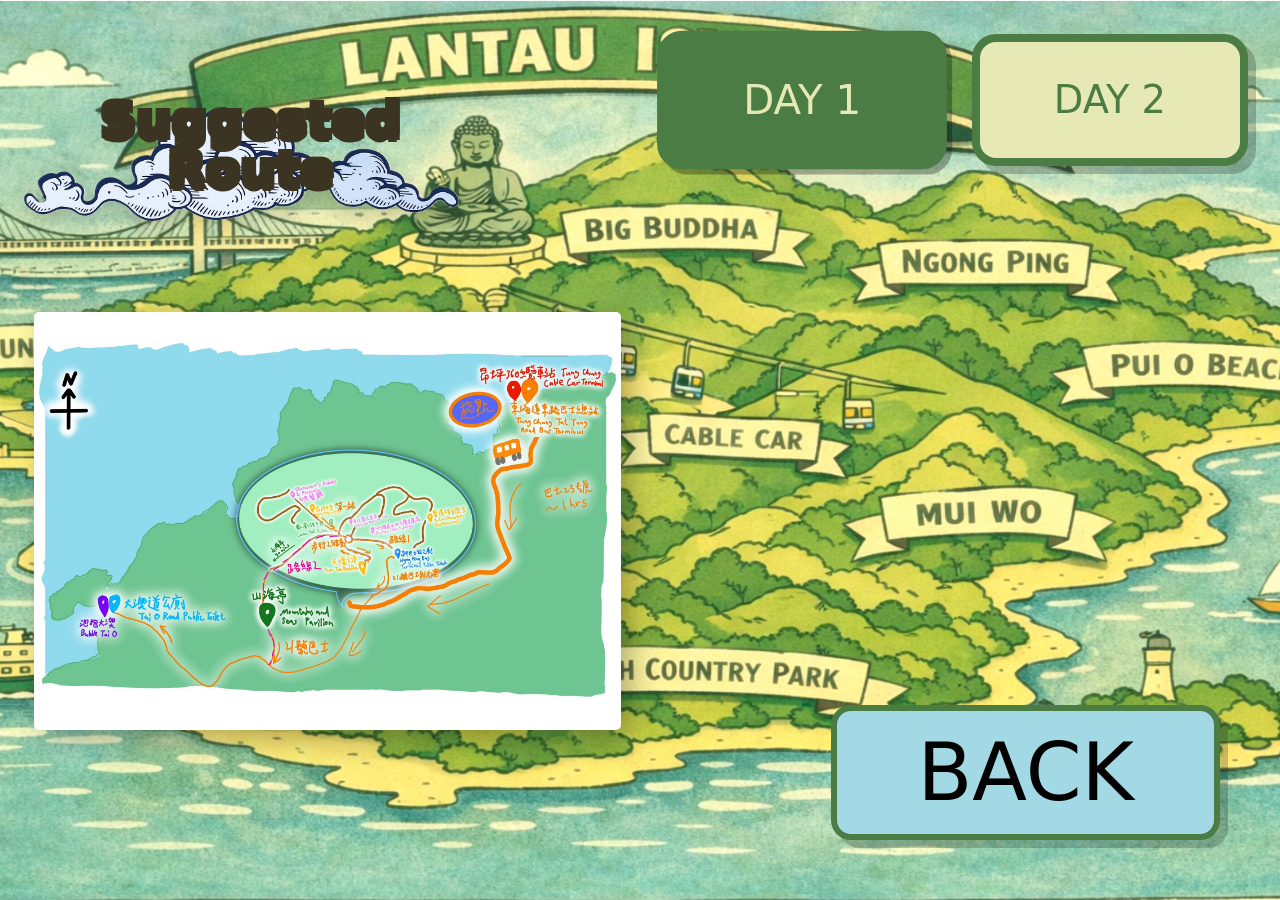
==== suggested_route.html @ 4e705b8f "First Commit" ====
<!DOCTYPE html>
<html lang="en">
<head>
    <meta charset="UTF-8">
    <meta name="viewport" content="width=device-width, initial-scale=1.0">
    <title>Suggested Route - Lantau</title>
    <link rel="preconnect" href="https://fonts.googleapis.com">
    <link rel="preconnect" href="https://fonts.gstatic.com" crossorigin>
    <link href="https://fonts.googleapis.com/css2?family=Irish+Grover&display=swap" rel="stylesheet">
    <link rel="stylesheet" href="style.css">
</head>
<body class="detail-page">
    <audio id="bgm-player" loop autoplay playsinline preload="auto">
        <source src="src/audio_bgm.wav" type="audio/wav">
    </audio>
    <div class="main-wrapper suggested-route-view">
        <div class="route-container">
            <header class="route-header">
                <div class="route-logo-wrapper">
                    <div class="route-logo-inner">
                        <img src="src/image/Cloud.png" alt="Cloud" class="route-logo-cloud">
                        <h1 class="route-logo-text">
                            Suggested<br>Route
                        </h1>
                    </div>
                </div>
                
                <div class="day-buttons">
                    <a href="#" class="day-btn" id="day1-btn">DAY 1</a>
                    <a href="#" class="day-btn" id="day2-btn">DAY 2</a>
                </div>
            </header>

            <main class="route-display">
                <img id="route-img" src="src/image/Route/Day1.jpg" alt="Route Map" class="route-map-img">
            </main>

            <div class="bottom-right-controls">
                <a href="index.html?view=main" class="back-blue-btn">BACK</a>
            </div>
        </div>

        <!-- Image Modal for Suggested Route -->
        <div id="image-modal" class="modal hidden">
            <div class="modal-content" style="height: auto; max-height: 90vh;">
                <div class="modal-header">
                    <span id="image-modal-title">Suggested Route Map</span>
                    <div class="modal-controls">
                        <span>_</span>
                        <span>□</span>
                        <span class="image-close-btn" style="cursor: pointer;">×</span>
                    </div>
                </div>
                <div class="modal-body" style="padding: 10px; display: flex; justify-content: center; align-items: center;">
                    <img id="modal-large-img" src="" alt="Large Route Map" style="max-width: 100%; max-height: 80vh; border-radius: 5px; border: 3px solid #3b6b98;">
                </div>
                <img src="src/image/monkey.png" alt="Monkey" class="monkey-img">
            </div>
        </div>
    </div>
    <script src="script.js"></script>
</body>
</html>
---- style.css ----
* {
    margin: 0;
    padding: 0;
    box-sizing: border-box;
}

body, html {
    height: 100%;
    width: 100%;
    overflow: hidden;
    font-family: 'Irish Grover', system-ui;
    background-color: #8fb8b2;
}

.main-wrapper {
    position: relative;
    width: 100vw;
    height: 100vh;
    background-color: #8fb8b2; /* Matches water color */
    display: flex;
    justify-content: center;
    align-items: center;
}

.main-wrapper:not(.detail-view):not(.trail-view) {
    background-image: url('src/image/map.png');
    background-size: cover;
    background-position: center;
}

.main-wrapper.detail-view, 
.main-wrapper.trail-view,
.main-wrapper.suggested-route-view {
    background-image: none;
}

.main-wrapper.suggested-route-view::before {
    content: "";
    position: absolute;
    top: 0;
    left: 0;
    width: 100%;
    height: 100%;
    background-image: url('src/image/map.png');
    background-size: cover;
    background-position: center;
    filter: blur(5px);
    z-index: -1;
}

.route-container {
    width: 100%;
    height: 100%;
    display: flex;
    flex-direction: column;
    padding: 60px;
    position: relative;
    z-index: 1;
}

.route-header {
    display: flex;
    justify-content: space-between;
    align-items: flex-start;
    width: 100%;
    gap: 36px;
}

.route-logo-wrapper {
    width: 560px;
    max-width: 42vw;
    margin-top: 8px;
}

.route-logo-inner {
    position: relative;
    width: 100%;
}

.route-logo-cloud {
    width: 100%;
    display: block;
    filter: drop-shadow(0 8px 10px rgba(0,0,0,0.18));
}

.route-logo-text {
    position: absolute;
    inset: 0;
    display: flex;
    align-items: center;
    justify-content: center;
    text-align: center;
    font-size: 3.55rem;
    line-height: 0.95;
    letter-spacing: 0.02em;
    color: #FFD95C;
    transform: translateY(-6px);
    text-shadow: -3px -3px 0 #3C3422, 3px -3px 0 #3C3422, -3px 3px 0 #3C3422, 3px 3px 0 #3C3422, 0px 5px 0 #3C3422;
}

.route-logo-img {
    width: 100%;
    filter: drop-shadow(4px 4px 0px #3C3422);
}

.day-buttons {
    display: flex;
    gap: 36px;
    margin-top: 10px;
    margin-right: 10px;
}

.day-btn {
    background-color: #E6E9B5;
    border: 8px solid #4A7C44;
    border-radius: 24px;
    color: #4A7C44;
    font-family: 'Irish Grover', system-ui;
    font-size: 2.75rem;
    min-width: 280px;
    min-height: 150px;
    padding: 28px 64px;
    cursor: pointer;
    transition: transform 0.2s, background-color 0.2s;
    text-decoration: none;
    display: flex;
    justify-content: center;
    align-items: center;
    line-height: 1;
    box-shadow: 10px 10px 0px rgba(0,0,0,0.2);
}

.day-btn:hover {
    transform: scale(1.05);
    background-color: #f0f3c5;
}

.day-btn.active {
    background-color: #4A7C44;
    color: #E6E9B5;
    transform: scale(1.05);
    box-shadow: 5px 5px 0px rgba(0,0,0,0.3);
}

.route-display {
    flex: 1;
    display: flex;
    justify-content: flex-start;
    align-items: center;
    padding-left: 24px;
    margin-top: 8px;
}

.route-map-img {
    max-width: 50%;
    max-height: 70vh;
    border: 5px solid white;
    box-shadow: 10px 10px 30px rgba(0,0,0,0.3);
    border-radius: 5px;
    background-color: white; /* In case of transparent PNG */
}

.bottom-right-controls {
    position: fixed;
    bottom: 60px;
    right: 60px;
    z-index: 60;
}

.back-blue-btn {
    background-color: #A3D8E5;
    border: 6px solid #4A7C44;
    border-radius: 20px;
    color: black;
    font-family: 'Irish Grover', system-ui;
    font-size: 5rem;
    padding: 15px 80px;
    cursor: pointer;
    transition: transform 0.2s;
    text-decoration: none;
    display: inline-block;
    box-shadow: 8px 8px 0px rgba(0,0,0,0.2);
}

.back-blue-btn:hover {
    transform: scale(1.05);
}

.scene {
    position: absolute;
    top: 0;
    left: 0;
    width: 100%;
    height: 100%;
    display: flex;
    justify-content: center;
    align-items: center;
    transition: opacity 1.5s ease-in-out;
}

.scene.hidden {
    opacity: 0;
    pointer-events: none;
}

.scene.active {
    opacity: 1;
}

/* --- Welcome Screen --- */
.cloud-overlay {
    position: absolute;
    top: 0;
    left: 0;
    width: 100%;
    height: 100%;
    background-size: cover;
    background-position: center;
    opacity: 0.55;
    pointer-events: none;
    z-index: 1;
    transform: scale(1.12);
}

.cover2-scene {
    background-image: url('src/image/map.png');
    background-size: cover;
    background-position: center;
    cursor: pointer;
}

.content {
    position: relative;
    z-index: 2;
    text-align: center;
}

.title {
    font-size: 8rem;
    color: #FFD95C;
    text-shadow: -4px -4px 0 #3C3422, 4px -4px 0 #3C3422, -4px 4px 0 #3C3422, 4px 4px 0 #3C3422, 0px 8px 0 #3C3422;
    line-height: 1;
    margin-bottom: 2rem;
}

.click-here {
    font-size: 6rem;
    color: #FFD95C;
    text-decoration: none;
    text-shadow: -3px -3px 0 #3C3422, 3px -3px 0 #3C3422, -3px 3px 0 #3C3422, 3px 3px 0 #3C3422, 0px 6px 0 #3C3422;
    cursor: pointer;
    transition: transform 0.2s;
}

.click-here:hover { transform: scale(1.05); }

/* --- Map Screen --- */
#map-screen {
    flex-direction: column;
    justify-content: flex-start;
    padding-top: 20px;
}

.top-banner {
    text-align: center;
    z-index: 5;
}

.banner-ribbon {
    background: #4A7C44;
    color: white;
    padding: 10px 40px;
    font-size: 2.5rem;
    border: 4px solid #3C3422;
    display: inline-block;
    border-radius: 10px;
    text-shadow: 2px 2px 0 #3C3422;
    transition: transform 0.2s, background 0.2s;
}

.banner-ribbon:hover {
    transform: scale(1.05);
    background: #558b4f;
}

.sub-title {
    font-size: 5rem;
    color: #FFD95C;
    margin-top: 8%;
    text-shadow: -3px -3px 0 #3C3422, 3px -3px 0 #3C3422, -3px 3px 0 #3C3422, 3px 3px 0 #3C3422, 0px 5px 0 #3C3422;
}

.map-ui {
    position: relative;
    width: 100%;
    height: 100%;
}

/* Interactive Cloud Buttons */
.cloud-btn {
    position: absolute;
    background: url('src/image/Cloud.png') center/contain no-repeat;
    padding: 140px 205px;
    border: none;
    font-family: 'Irish Grover', system-ui;
    font-size: 4.8rem;
    color: #FFD95C;
    text-shadow: -3px -3px 0 #3C3422, 3px -3px 0 #3C3422, -3px 3px 0 #3C3422, 3px 3px 0 #3C3422, 0px 5px 0 #3C3422;
    z-index: 10;
    cursor: pointer;
    transition: transform 0.2s ease, filter 0.2s ease, opacity 1s ease;
    line-height: 1.1;
    display: flex;
    justify-content: center;
    align-items: center;
    min-width: 700px;
    min-height: 420px;
}

.cloud-btn:hover {
    transform: scale(1.05) rotate(-2deg);
    filter: brightness(1.1);
}

.map-btn { top: 20%; left: 11%; }
.suggested-mountain-btn { bottom: 10%; right: 7%; }

/* --- Bottom Controls --- */
.bottom-controls {
    position: fixed;
    bottom: 40px;
    left: 40px;
    display: flex;
    gap: 20px;
    z-index: 60;
    align-items: center;
}

.nav-btn {
    background: rgba(255, 255, 255, 0.3);
    border: 3px solid white;
    color: white;
    font-size: 3rem;
    padding: 10px 25px;
    border-radius: 10px;
    cursor: pointer;
    transition: background 0.2s, transform 0.2s;
    font-family: 'Irish Grover', system-ui;
    line-height: 1;
}

.nav-btn:hover {
    background: rgba(255, 255, 255, 0.5);
    transform: scale(1.1);
}

.prev-btn {
    opacity: 1; /* Highlighted */
}

.next-btn {
    opacity: 0.6; /* Dimmed */
}

.detail-view .prev-btn {
    opacity: 0.95;
}

.detail-view .next-btn {
    opacity: 0.95;
}

.trail-view .prev-btn,
.trail-view .next-btn {
    opacity: 0.95;
}

/* --- Detailed Map Page --- */
.map-container {
    position: relative;
    width: 100%;
    height: 100%;
    background-size: contain;
    background-position: center;
    background-repeat: no-repeat;
    display: flex;
    justify-content: center;
    align-items: center;
}

.detail-view .map-container {
    background-image: url('src/image/detail_map.png');
    aspect-ratio: 3508 / 2480;
    width: auto;
    height: 100%;
}

.trail-view .map-container {
    background-image: url('src/image/trail_map.jpg');
    aspect-ratio: 2176 / 1520;
    width: auto;
    height: 100%;
}

@media (max-aspect-ratio: 3508/2480) {
    .detail-view .map-container {
        width: 100%;
        height: auto;
    }
}

@media (max-aspect-ratio: 2176/1520) {
    .trail-view .map-container {
        width: 100%;
        height: auto;
    }
}

.map-pin {
    position: absolute;
    background: transparent;
    border: none;
    color: transparent;
    font-size: 4rem; /* keeps hotspot alignment with existing positions */
    width: 72px;
    height: 72px;
    cursor: pointer;
    transition: transform 0.2s;
    filter: none;
    z-index: 50;
    transform: translate(-50%, -100%);
}

.map-pin:hover {
    transform: translate(-50%, -100%) scale(1.2) translateY(-5px);
}

/* Modal / Popup */
.modal {
    position: fixed;
    top: 0;
    left: 0;
    width: 100vw;
    height: 100vh;
    background-color: rgba(0, 0, 0, 0.4);
    display: flex;
    justify-content: center;
    align-items: center;
    z-index: 100;
    transition: opacity 0.3s ease;
}

.modal.hidden {
    opacity: 0;
    pointer-events: none;
}

.modal-content {
    position: relative;
    width: 80%;
    max-width: 900px;
    height: 60vh;
    background-color: white; /* fallback */
    background-image: url('src/image/info_bg.jpg');
    background-size: cover;
    background-position: center;
    border: 5px solid #3b6b98;
    box-shadow: 10px 10px 0px rgba(0,0,0,0.3);
    display: flex;
    flex-direction: column;
}

.modal-header {
    background-color: #559fd9;
    color: white;
    padding: 15px 20px;
    display: flex;
    justify-content: space-between;
    align-items: center;
    font-family: 'Press Start 2P', system-ui;
    font-weight: 400;
    font-size: 1.2rem;
    border-bottom: 5px solid #3b6b98;
}

.modal-controls {
    display: flex;
    gap: 15px;
    font-size: 1.5rem;
    cursor: pointer;
}

.modal-controls span {
    transition: color 0.2s;
}

.modal-controls span:hover {
    color: #ffcc00;
}

.modal-body {
    padding: 40px;
    display: flex;
    flex-direction: column;
    gap: 20px;
    overflow-y: auto;
    font-family: 'Protest Guerrilla', system-ui;
    font-weight: 400;
    color: #2b396b;
}

.modal-image-container {
    margin-top: 10px;
    width: 100%;
}

#modal-chinese-context {
    font-family: system-ui, -apple-system, sans-serif; /* Use clean font for Chinese */
    font-size: 1.6rem;
    line-height: 1.4;
    font-weight: 500;
}

#modal-eng-context {
    font-size: 1.6rem;
    line-height: 1.4;
    letter-spacing: 0.5px;
}

.monkey-img {
    position: absolute;
    bottom: -30px;
    right: -40px;
    width: 150px;
    z-index: 101;
    pointer-events: none;
}

/* --- Phone Responsiveness --- */
@media screen and (max-width: 768px) {
    /* Welcome Screen Scaling */
    .title {
        font-size: 3.5rem;
        margin-bottom: 1.5rem;
    }
    .click-here {
        font-size: 3rem;
    }

    /* Map Screen UI - Cloud buttons stack vertically */
    .sub-title {
        font-size: 3rem;
        margin-top: 15%;
    }

    .map-ui {
        display: flex;
        flex-direction: column;
        justify-content: center;
        align-items: center;
        gap: 30px;
        padding-top: 50px;
    }

    .cloud-btn {
        position: relative;
        top: auto !important;
        left: auto !important;
        right: auto !important;
        bottom: auto !important;
        min-width: 340px;
        min-height: 220px;
        font-size: 2.8rem;
        padding: 55px 80px;
    }

    /* Bottom Controls Layout */
    .bottom-controls {
        bottom: 20px;
        left: 50%;
        transform: translateX(-50%);
        width: 100%;
        justify-content: center;
        gap: 15px;
    }

    .nav-btn {
        font-size: 1.8rem;
        padding: 8px 15px;
    }

    /* Suggested Route Layout Adjustments */
    .route-container {
        padding: 20px;
    }

    .route-header {
        flex-direction: column;
        align-items: center;
        text-align: center;
    }

    .route-logo-wrapper {
        width: 320px;
    }

    .day-buttons {
        gap: 20px;
        margin-top: 20px;
    }

    .day-btn {
        font-size: 1.5rem;
        padding: 15px 30px;
        border-width: 4px;
        border-radius: 12px;
    }

    .route-display {
        padding-left: 0;
        justify-content: center;
        margin-top: 20px;
    }

    .route-map-img {
        max-width: 90%;
        max-height: 50vh;
    }

    .bottom-right-controls {
        bottom: 20px;
        right: 20px;
    }

    .back-blue-btn {
        font-size: 2.5rem;
        padding: 10px 40px;
    }

    /* Map Pin Scaling */
    .map-pin {
        font-size: 2.5rem;
    }

    /* Info Modal Adjustments */
    .modal-content {
        width: 95%;
        height: 80vh;
    }

    .modal-header {
        font-size: 0.9rem;
        padding: 10px;
    }

    .modal-body {
        padding: 20px;
    }

    #modal-chinese-context,
    #modal-eng-context {
        font-size: 1.1rem;
    }

    .monkey-img {
        width: 100px;
        bottom: -20px;
        right: -20px;
    }
}

/* --- Suggested Route Logo Classes --- */
.route-logo-inner {
    position: relative;
    width: 100%;
    height: 260px;
    display: flex;
    justify-content: center;
    align-items: center;
}

.route-logo-cloud {
    width: 100%;
    position: absolute;
    z-index: 1;
}

.route-logo-text {
    position: relative;
    z-index: 2;
    font-family: 'Irish Grover', system-ui;
    font-size: 4.8rem;
    color: #3C3422;
    text-align: center;
    line-height: 1;
    margin-top: -26px;
}

/* --- Media Query Adjustments for Logo --- */
@media screen and (max-width: 768px) {
    .route-logo-inner {
        height: 170px;
    }
    .route-logo-text {
        font-size: 2.8rem;
        margin-top: -14px;
    }
}

/* --- Banner Ribbon Mobile Scaling --- */
@media screen and (max-width: 768px) {
    .banner-ribbon {
        font-size: 1.2rem;
        padding: 8px 15px;
        border-width: 2px;
    }
}


@media screen and (max-width: 768px) {
    .route-logo-wrapper {
        width: 420px;
    }

    .route-logo-text {
        font-size: 2.6rem;
    }
}


/* --- April 13 tuning --- */
#welcome-screen .content {
    width: 100%;
    display: flex;
    flex-direction: column;
    align-items: center;
    justify-content: center;
    gap: 2rem;
}

#welcome-screen .title {
    max-width: 92vw;
    font-size: clamp(4.2rem, 7vw, 8.3rem);
    letter-spacing: 0.02em;
}

#welcome-screen .click-here {
    font-size: clamp(2.8rem, 4.6vw, 5.4rem);
}

#map-screen .sub-title {
    margin-top: 3.5%;
    font-size: clamp(3.3rem, 5vw, 5.5rem);
}

.cloud-btn {
    padding: 0;
    width: min(46vw, 780px);
    aspect-ratio: 1366 / 496;
    min-width: 430px;
    min-height: auto;
    background: url('src/image/Cloud.png') center/100% 100% no-repeat;
}

.map-btn {
    top: 18%;
    left: 2.5%;
    width: min(44vw, 740px);
}

.suggested-mountain-btn {
    right: 1.5%;
    bottom: 8%;
    width: min(46vw, 790px);
}

.route-container {
    padding: 26px 24px 30px;
}

.route-header {
    align-items: flex-start;
}

.route-logo-wrapper {
    width: min(34vw, 560px);
}

.route-logo-text {
    font-size: clamp(2.2rem, 3.8vw, 4.5rem);
    padding-left: 1.2rem;
}

.day-buttons {
    gap: 32px;
    margin-top: 8px;
    margin-right: 8px;
}

.day-btn {
    font-size: clamp(2rem, 3vw, 3.2rem);
    padding: 22px 74px;
    min-width: 260px;
    min-height: 132px;
    box-shadow: 8px 8px 0px rgba(0,0,0,0.22);
}

.route-display {
    align-items: flex-start;
    padding-left: 10px;
    margin-top: 18px;
}

.route-map-img {
    max-width: 48%;
    max-height: 72vh;
}

@media screen and (max-width: 1100px) {
    .cloud-btn {
        min-width: 320px;
    }
    .route-header {
        flex-direction: column;
        gap: 18px;
    }
    .day-buttons {
        margin-top: 0;
    }
    .route-logo-wrapper {
        width: min(72vw, 560px);
    }
    .route-map-img {
        max-width: 90%;
    }
}
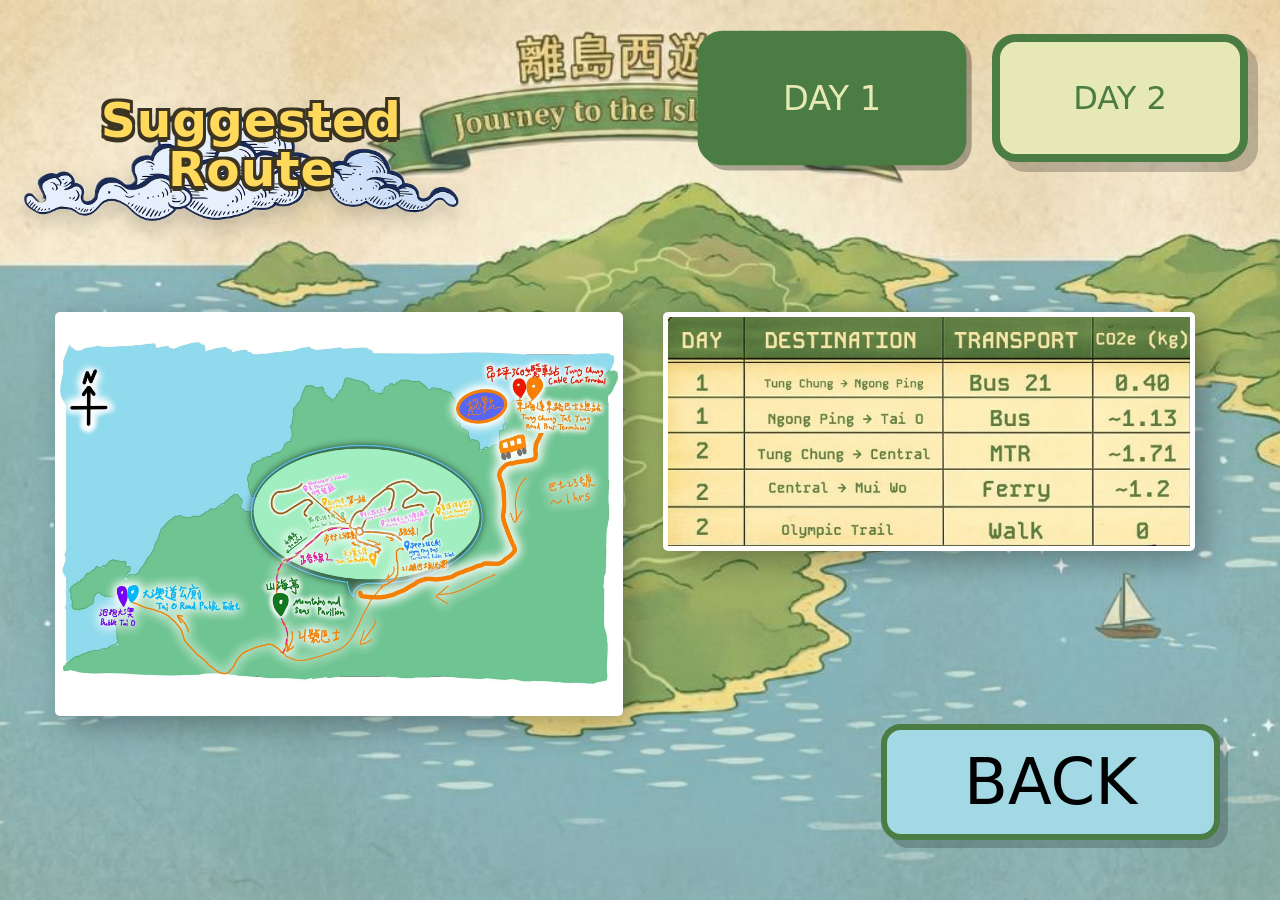
==== commit 2704b102: "Second commit" ====
--- a/suggested_route.html
+++ b/suggested_route.html
@@ -33,6 +33,7 @@
 
             <main class="route-display">
                 <img id="route-img" src="src/image/Route/Day1.jpg" alt="Route Map" class="route-map-img">
+                <img src="src/image/GreenTable.jpeg" alt="Schedule Table" class="route-table-img">
             </main>
 
             <div class="bottom-right-controls">
@@ -51,7 +52,7 @@
                         <span class="image-close-btn" style="cursor: pointer;">×</span>
                     </div>
                 </div>
-                <div class="modal-body" style="padding: 10px; display: flex; justify-content: center; align-items: center;">
+                <div class="modal-body" style="padding: 20px; display: flex; justify-content: center; align-items: center;">
                     <img id="modal-large-img" src="" alt="Large Route Map" style="max-width: 100%; max-height: 80vh; border-radius: 5px; border: 3px solid #3b6b98;">
                 </div>
                 <img src="src/image/monkey.png" alt="Monkey" class="monkey-img">
--- a/style.css
+++ b/style.css
@@ -105,21 +105,21 @@
 
 .day-buttons {
     display: flex;
-    gap: 36px;
-    margin-top: 10px;
-    margin-right: 10px;
+    gap: clamp(10px, 3vw, 32px);
+    margin-top: 8px;
+    margin-right: 8px;
 }
 
 .day-btn {
     background-color: #E6E9B5;
-    border: 8px solid #4A7C44;
+    border: clamp(4px, 1vw, 8px) solid #4A7C44;
     border-radius: 24px;
     color: #4A7C44;
     font-family: 'Irish Grover', system-ui;
-    font-size: 2.75rem;
-    min-width: 280px;
-    min-height: 150px;
-    padding: 28px 64px;
+    font-size: clamp(1.1rem, 2.5vw, 3.2rem);
+    min-width: clamp(120px, 20vw, 280px);
+    min-height: clamp(50px, 10vw, 150px);
+    padding: clamp(8px, 1.5vw, 28px) clamp(15px, 3vw, 74px);
     cursor: pointer;
     transition: transform 0.2s, background-color 0.2s;
     text-decoration: none;
@@ -127,7 +127,7 @@
     justify-content: center;
     align-items: center;
     line-height: 1;
-    box-shadow: 10px 10px 0px rgba(0,0,0,0.2);
+    box-shadow: clamp(4px, 1vw, 10px) clamp(4px, 1vw, 10px) 0px rgba(0,0,0,0.22);
 }
 
 .day-btn:hover {
@@ -145,15 +145,16 @@
 .route-display {
     flex: 1;
     display: flex;
-    justify-content: flex-start;
-    align-items: center;
-    padding-left: 24px;
+    justify-content: center;
+    align-items: center;
+    padding: 0 40px;
     margin-top: 8px;
-}
-
-.route-map-img {
-    max-width: 50%;
-    max-height: 70vh;
+    gap: 40px;
+}
+
+.route-map-img, .route-table-img {
+    max-width: 45%;
+    max-height: 72vh;
     border: 5px solid white;
     box-shadow: 10px 10px 30px rgba(0,0,0,0.3);
     border-radius: 5px;
@@ -162,19 +163,19 @@
 
 .bottom-right-controls {
     position: fixed;
-    bottom: 60px;
-    right: 60px;
+    bottom: clamp(20px, 5vw, 60px);
+    right: clamp(20px, 5vw, 60px);
     z-index: 60;
 }
 
 .back-blue-btn {
     background-color: #A3D8E5;
-    border: 6px solid #4A7C44;
+    border: clamp(3px, 0.8vw, 6px) solid #4A7C44;
     border-radius: 20px;
     color: black;
     font-family: 'Irish Grover', system-ui;
-    font-size: 5rem;
-    padding: 15px 80px;
+    font-size: clamp(1.8rem, 5vw, 5rem);
+    padding: clamp(8px, 2vw, 15px) clamp(25px, 6vw, 80px);
     cursor: pointer;
     transition: transform 0.2s;
     text-decoration: none;
@@ -418,21 +419,65 @@
 
 .map-pin {
     position: absolute;
-    background: transparent;
+    background: none;
     border: none;
-    color: transparent;
-    font-size: 4rem; /* keeps hotspot alignment with existing positions */
-    width: 72px;
-    height: 72px;
+    padding: 0;
+    margin: 0;
+    outline: none;
+    -webkit-appearance: none;
+    appearance: none;
+    font-size: 0; /* Hide the emoji text */
+    color: transparent; /* Ensure no text is visible */
+    width: clamp(24px, 5vw, 44px); /* Responsive hit area */
+    height: clamp(24px, 5vw, 44px);
     cursor: pointer;
     transition: transform 0.2s;
-    filter: none;
     z-index: 50;
-    transform: translate(-50%, -100%);
+    transform: translate(-50%, -100%); /* Restored original offset */
+    display: flex;
+    justify-content: center;
+    align-items: center;
+    /* Kill the inline filters (shadows/hue-rotate) from HTML */
+    filter: none !important;
+    box-shadow: none;
+}
+
+.map-pin::after {
+    content: '';
+    position: absolute;
+    width: clamp(14px, 3vw, 28px); /* Responsive glow */
+    height: clamp(14px, 3vw, 28px);
+    background: radial-gradient(circle, rgba(255,255,255,1) 0%, rgba(255,255,255,0) 70%);
+    border-radius: 50%;
+    animation: pin-pulse 3s ease-in-out infinite;
+    pointer-events: none;
+    z-index: -1;
+    box-shadow: 0 0 clamp(4px, 1vw, 10px) rgba(255,255,255,0.4);
+}
+
+@keyframes pin-pulse {
+    0% {
+        transform: scale(0.5);
+        opacity: 0;
+    }
+    50% {
+        transform: scale(1.1);
+        opacity: 0.7;
+    }
+    100% {
+        transform: scale(0.5);
+        opacity: 0;
+    }
 }
 
 .map-pin:hover {
-    transform: translate(-50%, -100%) scale(1.2) translateY(-5px);
+    transform: translate(-50%, -100%) scale(1.3);
+}
+
+.map-pin:hover::after {
+    animation-duration: 1s;
+    background: radial-gradient(circle, rgba(255,255,255,1) 0%, rgba(163,216,229,0) 75%); /* Slight blue tint on hover */
+    opacity: 1;
 }
 
 /* Modal / Popup */
@@ -457,36 +502,39 @@
 
 .modal-content {
     position: relative;
-    width: 80%;
-    max-width: 900px;
-    height: 60vh;
+    width: 85vw;
+    height: 75vh;
+    max-width: 1200px;
+    max-height: 900px;
     background-color: white; /* fallback */
     background-image: url('src/image/info_bg.jpg');
     background-size: cover;
     background-position: center;
-    border: 5px solid #3b6b98;
+    border: clamp(3px, 0.8vw, 6px) solid #3b6b98;
     box-shadow: 10px 10px 0px rgba(0,0,0,0.3);
     display: flex;
     flex-direction: column;
+    overflow: hidden;
 }
 
 .modal-header {
     background-color: #559fd9;
     color: white;
-    padding: 15px 20px;
+    padding: clamp(10px, 1.5vw, 15px) clamp(15px, 2vw, 20px);
     display: flex;
     justify-content: space-between;
     align-items: center;
     font-family: 'Press Start 2P', system-ui;
     font-weight: 400;
-    font-size: 1.2rem;
-    border-bottom: 5px solid #3b6b98;
+    font-size: clamp(0.8rem, 1.5vw, 1.2rem);
+    border-bottom: clamp(3px, 0.8vw, 5px) solid #3b6b98;
+    flex-shrink: 0;
 }
 
 .modal-controls {
     display: flex;
     gap: 15px;
-    font-size: 1.5rem;
+    font-size: clamp(1rem, 1.8vw, 1.5rem);
     cursor: pointer;
 }
 
@@ -499,7 +547,7 @@
 }
 
 .modal-body {
-    padding: 40px;
+    padding: clamp(15px, 4vw, 40px);
     display: flex;
     flex-direction: column;
     gap: 20px;
@@ -507,6 +555,7 @@
     font-family: 'Protest Guerrilla', system-ui;
     font-weight: 400;
     color: #2b396b;
+    flex: 1;
 }
 
 .modal-image-container {
@@ -609,57 +658,23 @@
         margin-top: 20px;
     }
 
-    .day-btn {
-        font-size: 1.5rem;
-        padding: 15px 30px;
-        border-width: 4px;
-        border-radius: 12px;
-    }
-
     .route-display {
-        padding-left: 0;
-        justify-content: center;
+        padding: 10px;
+        flex-direction: column;
+        justify-content: flex-start;
         margin-top: 20px;
-    }
-
-    .route-map-img {
+        gap: 20px;
+        overflow-y: auto;
+    }
+
+    .route-map-img, .route-table-img {
         max-width: 90%;
-        max-height: 50vh;
-    }
-
-    .bottom-right-controls {
-        bottom: 20px;
-        right: 20px;
-    }
-
-    .back-blue-btn {
-        font-size: 2.5rem;
-        padding: 10px 40px;
+        max-height: 45vh;
     }
 
     /* Map Pin Scaling */
     .map-pin {
         font-size: 2.5rem;
-    }
-
-    /* Info Modal Adjustments */
-    .modal-content {
-        width: 95%;
-        height: 80vh;
-    }
-
-    .modal-header {
-        font-size: 0.9rem;
-        padding: 10px;
-    }
-
-    .modal-body {
-        padding: 20px;
-    }
-
-    #modal-chinese-context,
-    #modal-eng-context {
-        font-size: 1.1rem;
     }
 
     .monkey-img {
@@ -690,7 +705,6 @@
     z-index: 2;
     font-family: 'Irish Grover', system-ui;
     font-size: 4.8rem;
-    color: #3C3422;
     text-align: center;
     line-height: 1;
     margin-top: -26px;
@@ -791,20 +805,6 @@
     padding-left: 1.2rem;
 }
 
-.day-buttons {
-    gap: 32px;
-    margin-top: 8px;
-    margin-right: 8px;
-}
-
-.day-btn {
-    font-size: clamp(2rem, 3vw, 3.2rem);
-    padding: 22px 74px;
-    min-width: 260px;
-    min-height: 132px;
-    box-shadow: 8px 8px 0px rgba(0,0,0,0.22);
-}
-
 .route-display {
     align-items: flex-start;
     padding-left: 10px;
